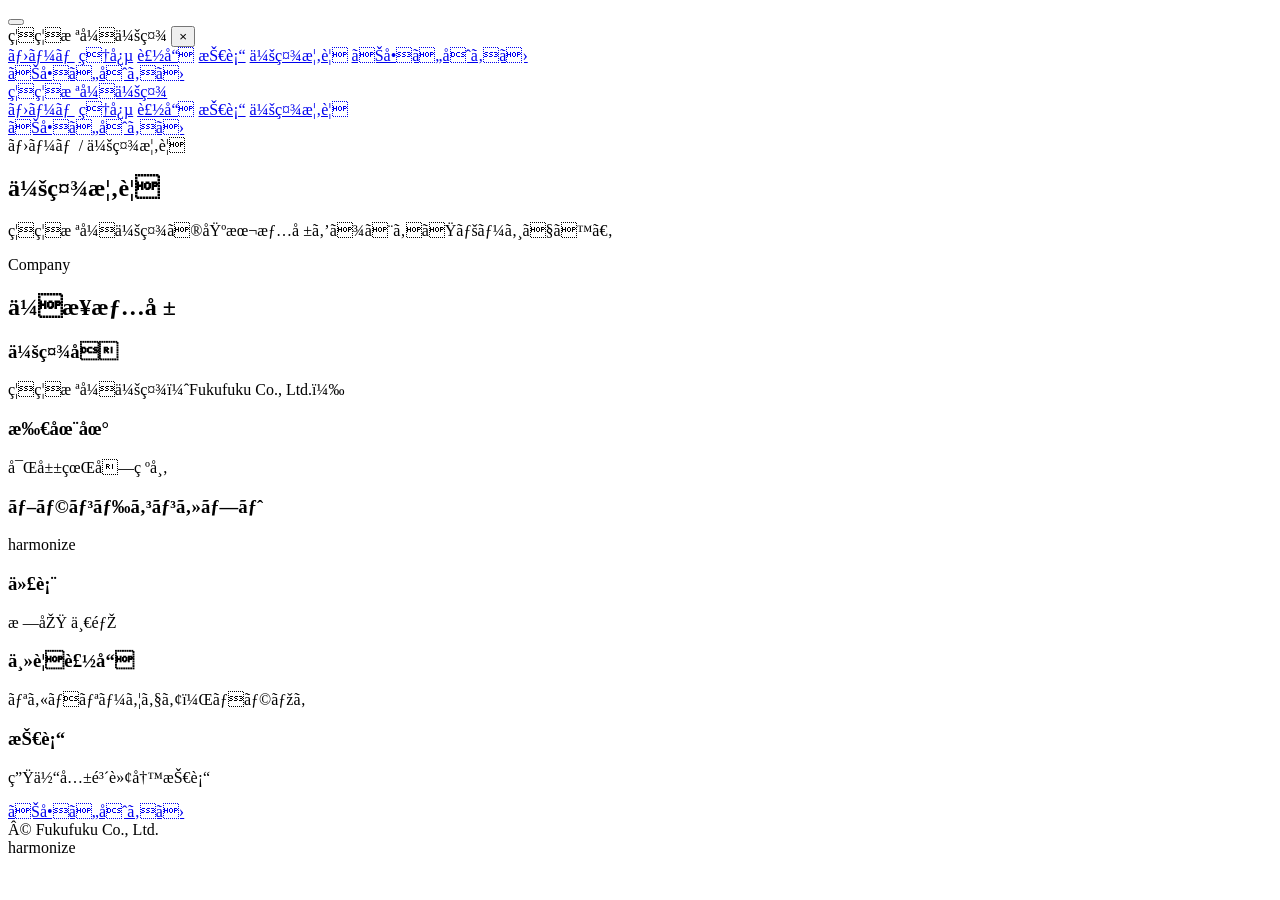
==== company.html @ eb1c0925 "update: mobile-first v8" ====
<!DOCTYPE html>
<html lang=\"ja\">
<head>
  <meta charset=\"UTF-8\">
  <meta name=\"viewport\" content=\"width=device-width, initial-scale=1.0\">
  <title>会社概要 | 福福株式会社</title>
  <link rel=\"stylesheet\" href=\"assets/styles.css\">
</head>
<body>

<button class=\"menu-toggle\" id=\"menuToggle\" aria-label=\"メニューを開く\">
  <span></span><span></span><span></span>
</button>
<div class=\"mobile-nav\" id=\"mobileNav\">
  <div class=\"mobile-nav__header\">
    <span class=\"brand__title\">福福株式会社</span>
    <button class=\"mobile-nav__close\" id=\"menuClose\">&times;</button>
  </div>
  <nav class=\"mobile-nav__links\">
    <a href=\"index.html\">ホーム</a>
    <a href=\"philosophy.html\">理念</a>
    <a href=\"products.html\">製品</a>
    <a href=\"technology.html\">技術</a>
    <a class=\"is-current\" href=\"company.html\">会社概要</a>
    <a href=\"contact.html\">お問い合わせ</a>
  </nav>
  <div class=\"mobile-nav__contact\"><a class=\"contact-btn\" href=\"contact.html\">お問い合わせ</a></div>
</div>

<header class=\"header\">
  <div class=\"container header__inner\">
    <a class=\"brand\" href=\"index.html\">
      <span class=\"logo\"><span class=\"stem\"></span><span class=\"petal\"></span><span class=\"dot\"></span></span>
      <span class=\"brand__title\">福福株式会社</span>
    </a>
    <nav class=\"nav\">
      <a href=\"index.html\">ホーム</a>
      <a href=\"philosophy.html\">理念</a>
      <a href=\"products.html\">製品</a>
      <a href=\"technology.html\">技術</a>
      <a class=\"is-current\" href=\"company.html\">会社概要</a>
    </nav>
    <a class=\"contact-btn\" href=\"contact.html\">お問い合わせ</a>
  </div>
</header>

<main>
  <section class=\"page-hero\">
    <div class=\"container\">
      <div class=\"page-hero__box\">
        <div class=\"page-hero__inner\">
          <div class=\"breadcrumb\">ホーム / 会社概要</div>
          <h1>会社概要</h1>
          <p>福福株式会社の基本情報をまとめたページです。</p>
        </div>
      </div>
    </div>
  </section>

  <section class=\"section\">
    <div class=\"container section-box\">
      <span class=\"section-tag\">Company</span>
      <h2 class=\"section-title\">企業情報</h2>
      <div class=\"company-grid\">
        <div class=\"company-card\">
          <h3>会社名</h3>
          <p>福福株式会社（Fukufuku Co., Ltd.）</p>
        </div>
        <div class=\"company-card\">
          <h3>所在地</h3>
          <p>富山県南砺市</p>
        </div>
        <div class=\"company-card\">
          <h3>ブランドコンセプト</h3>
          <p>harmonize</p>
        </div>
        <div class=\"company-card\">
          <h3>代表</h3>
          <p>栗原 一郎</p>
        </div>
        <div class=\"company-card\">
          <h3>主要製品</h3>
          <p>リカバリーウェア，ハラマキ</p>
        </div>
        <div class=\"company-card\">
          <h3>技術</h3>
          <p>生体共鳴転写技術</p>
        </div>
      </div>
      <div class=\"section-cta\">
        <a class=\"btn-wide\" href=\"contact.html\">お問い合わせ</a>
      </div>
    </div>
  </section>
</main>

<footer class=\"footer\">
  <div class=\"container footer-inner\">
    <div>© Fukufuku Co., Ltd.</div>
    <div>harmonize</div>
  </div>
</footer>

<script>
  var toggle = document.getElementById('menuToggle');
  var nav = document.getElementById('mobileNav');
  var close = document.getElementById('menuClose');
  toggle.addEventListener('click', function(){ nav.classList.add('is-open'); });
  close.addEventListener('click', function(){ nav.classList.remove('is-open'); });
  nav.querySelectorAll('a').forEach(function(a){ a.addEventListener('click', function(){ nav.classList.remove('is-open'); }); });
</script>
</body>
</html>
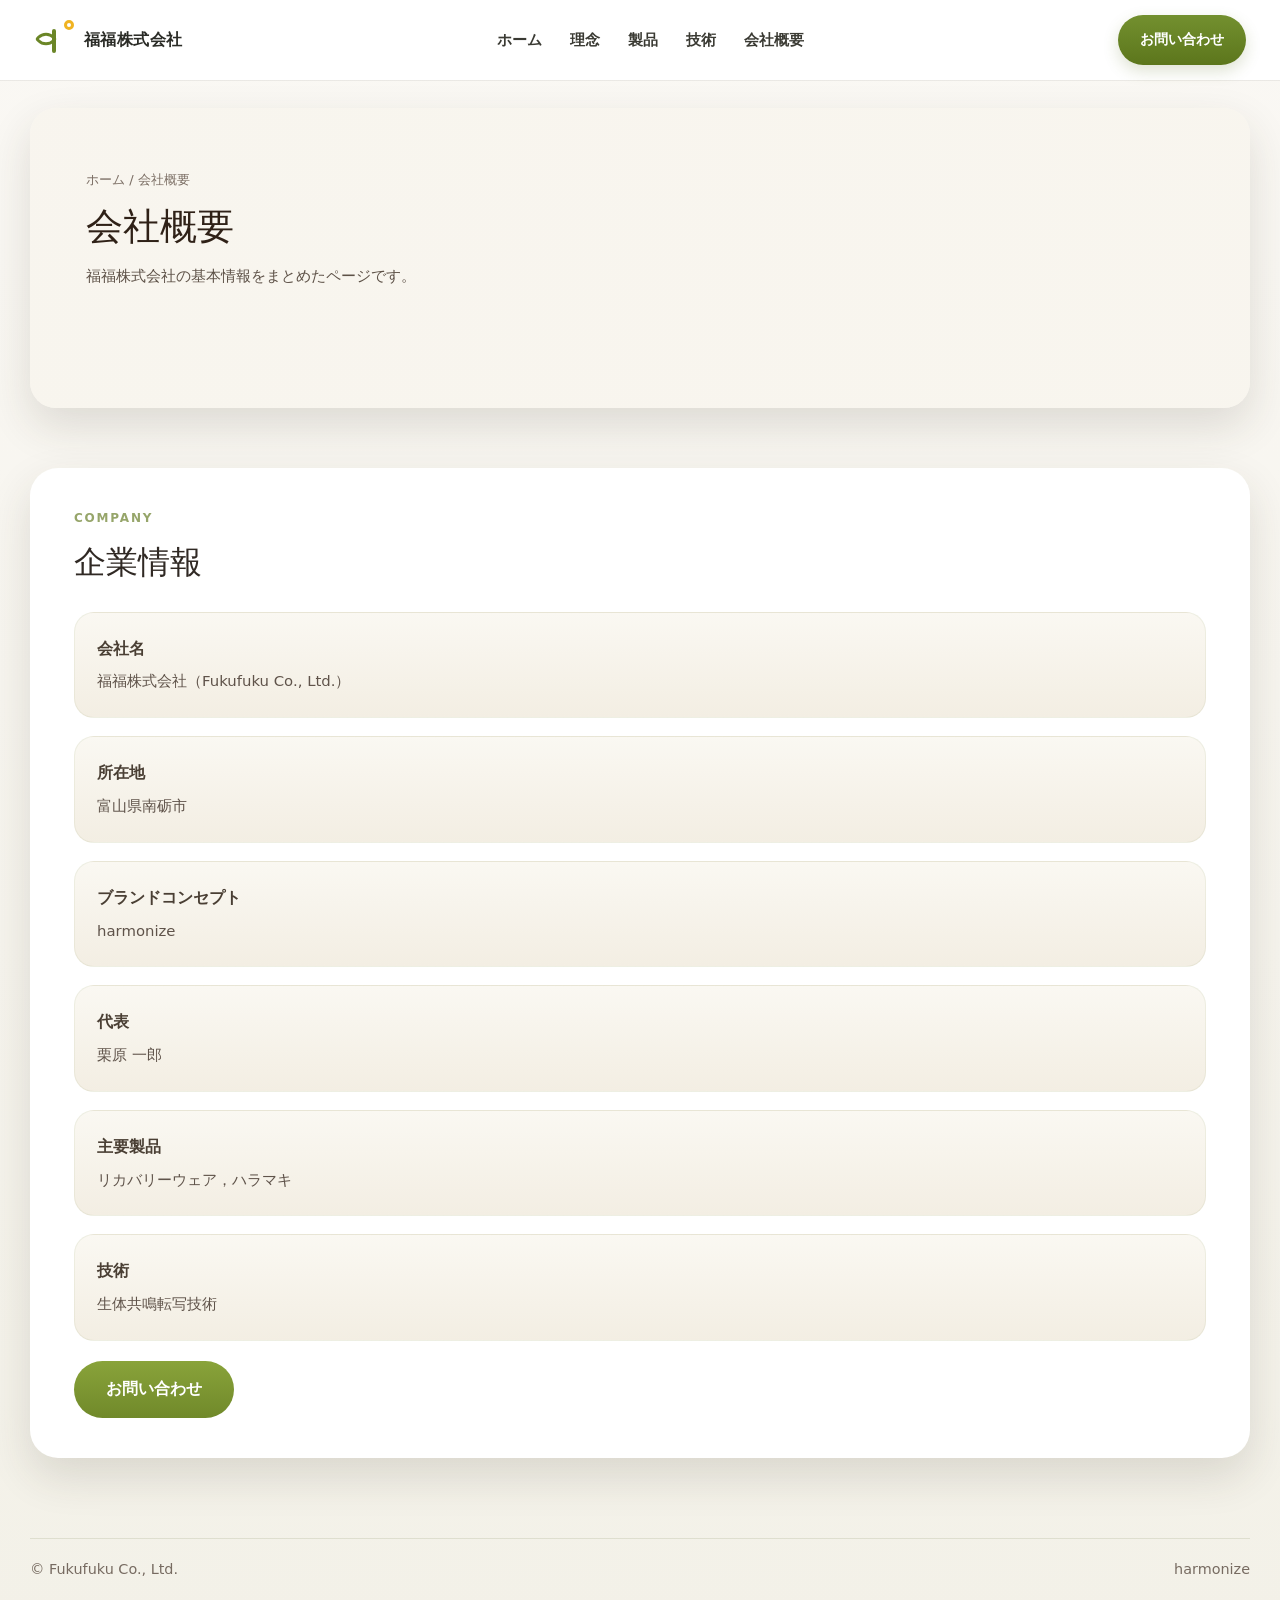
==== commit b04ee532: "fix: restore escaped quotes in all HTML files" ====
--- a/company.html
+++ b/company.html
@@ -1,55 +1,55 @@
 <!DOCTYPE html>
-<html lang=\"ja\">
+<html lang="ja">
 <head>
-  <meta charset=\"UTF-8\">
-  <meta name=\"viewport\" content=\"width=device-width, initial-scale=1.0\">
+  <meta charset="UTF-8">
+  <meta name="viewport" content="width=device-width, initial-scale=1.0">
   <title>会社概要 | 福福株式会社</title>
-  <link rel=\"stylesheet\" href=\"assets/styles.css\">
+  <link rel="stylesheet" href="assets/styles.css">
 </head>
 <body>
 
-<button class=\"menu-toggle\" id=\"menuToggle\" aria-label=\"メニューを開く\">
+<button class="menu-toggle" id="menuToggle" aria-label="メニューを開く">
   <span></span><span></span><span></span>
 </button>
-<div class=\"mobile-nav\" id=\"mobileNav\">
-  <div class=\"mobile-nav__header\">
-    <span class=\"brand__title\">福福株式会社</span>
-    <button class=\"mobile-nav__close\" id=\"menuClose\">&times;</button>
+<div class="mobile-nav" id="mobileNav">
+  <div class="mobile-nav__header">
+    <span class="brand__title">福福株式会社</span>
+    <button class="mobile-nav__close" id="menuClose">&times;</button>
   </div>
-  <nav class=\"mobile-nav__links\">
-    <a href=\"index.html\">ホーム</a>
-    <a href=\"philosophy.html\">理念</a>
-    <a href=\"products.html\">製品</a>
-    <a href=\"technology.html\">技術</a>
-    <a class=\"is-current\" href=\"company.html\">会社概要</a>
-    <a href=\"contact.html\">お問い合わせ</a>
+  <nav class="mobile-nav__links">
+    <a href="index.html">ホーム</a>
+    <a href="philosophy.html">理念</a>
+    <a href="products.html">製品</a>
+    <a href="technology.html">技術</a>
+    <a class="is-current" href="company.html">会社概要</a>
+    <a href="contact.html">お問い合わせ</a>
   </nav>
-  <div class=\"mobile-nav__contact\"><a class=\"contact-btn\" href=\"contact.html\">お問い合わせ</a></div>
+  <div class="mobile-nav__contact"><a class="contact-btn" href="contact.html">お問い合わせ</a></div>
 </div>
 
-<header class=\"header\">
-  <div class=\"container header__inner\">
-    <a class=\"brand\" href=\"index.html\">
-      <span class=\"logo\"><span class=\"stem\"></span><span class=\"petal\"></span><span class=\"dot\"></span></span>
-      <span class=\"brand__title\">福福株式会社</span>
+<header class="header">
+  <div class="container header__inner">
+    <a class="brand" href="index.html">
+      <span class="logo"><span class="stem"></span><span class="petal"></span><span class="dot"></span></span>
+      <span class="brand__title">福福株式会社</span>
     </a>
-    <nav class=\"nav\">
-      <a href=\"index.html\">ホーム</a>
-      <a href=\"philosophy.html\">理念</a>
-      <a href=\"products.html\">製品</a>
-      <a href=\"technology.html\">技術</a>
-      <a class=\"is-current\" href=\"company.html\">会社概要</a>
+    <nav class="nav">
+      <a href="index.html">ホーム</a>
+      <a href="philosophy.html">理念</a>
+      <a href="products.html">製品</a>
+      <a href="technology.html">技術</a>
+      <a class="is-current" href="company.html">会社概要</a>
     </nav>
-    <a class=\"contact-btn\" href=\"contact.html\">お問い合わせ</a>
+    <a class="contact-btn" href="contact.html">お問い合わせ</a>
   </div>
 </header>
 
 <main>
-  <section class=\"page-hero\">
-    <div class=\"container\">
-      <div class=\"page-hero__box\">
-        <div class=\"page-hero__inner\">
-          <div class=\"breadcrumb\">ホーム / 会社概要</div>
+  <section class="page-hero">
+    <div class="container">
+      <div class="page-hero__box">
+        <div class="page-hero__inner">
+          <div class="breadcrumb">ホーム / 会社概要</div>
           <h1>会社概要</h1>
           <p>福福株式会社の基本情報をまとめたページです。</p>
         </div>
@@ -57,45 +57,45 @@
     </div>
   </section>
 
-  <section class=\"section\">
-    <div class=\"container section-box\">
-      <span class=\"section-tag\">Company</span>
-      <h2 class=\"section-title\">企業情報</h2>
-      <div class=\"company-grid\">
-        <div class=\"company-card\">
+  <section class="section">
+    <div class="container section-box">
+      <span class="section-tag">Company</span>
+      <h2 class="section-title">企業情報</h2>
+      <div class="company-grid">
+        <div class="company-card">
           <h3>会社名</h3>
           <p>福福株式会社（Fukufuku Co., Ltd.）</p>
         </div>
-        <div class=\"company-card\">
+        <div class="company-card">
           <h3>所在地</h3>
           <p>富山県南砺市</p>
         </div>
-        <div class=\"company-card\">
+        <div class="company-card">
           <h3>ブランドコンセプト</h3>
           <p>harmonize</p>
         </div>
-        <div class=\"company-card\">
+        <div class="company-card">
           <h3>代表</h3>
           <p>栗原 一郎</p>
         </div>
-        <div class=\"company-card\">
+        <div class="company-card">
           <h3>主要製品</h3>
           <p>リカバリーウェア，ハラマキ</p>
         </div>
-        <div class=\"company-card\">
+        <div class="company-card">
           <h3>技術</h3>
           <p>生体共鳴転写技術</p>
         </div>
       </div>
-      <div class=\"section-cta\">
-        <a class=\"btn-wide\" href=\"contact.html\">お問い合わせ</a>
+      <div class="section-cta">
+        <a class="btn-wide" href="contact.html">お問い合わせ</a>
       </div>
     </div>
   </section>
 </main>
 
-<footer class=\"footer\">
-  <div class=\"container footer-inner\">
+<footer class="footer">
+  <div class="container footer-inner">
     <div>© Fukufuku Co., Ltd.</div>
     <div>harmonize</div>
   </div>
--- a/assets/styles.css
+++ b/assets/styles.css
@@ -0,0 +1,1018 @@
+/* =====================================================
+   Fukufuku Co. — Mobile-First CSS v8
+   対象: 全ページ (index, philosophy, products, technology, company, contact, thanks)
+   確認幅: 390px / 375px / 320px を優先。タブレット・PC は後追い。
+   ===================================================== */
+
+:root{
+  --green:#6b8627;
+  --green-deep:#56701f;
+  --green-soft:#eef4df;
+  --orange:#ea9223;
+  --brown:#2f2117;
+  --cream:#f8f5ee;
+  --cream-deep:#f2eee4;
+  --text:#40352d;
+  --muted:#60554c;
+  --line:rgba(93,107,53,.14);
+  --shadow:0 18px 44px rgba(58,49,33,.14);
+  --shadow-soft:0 10px 24px rgba(72,64,43,.10);
+  --max:1240px;
+}
+
+/* ── Reset ── */
+*{box-sizing:border-box;margin:0;padding:0}
+html{scroll-behavior:smooth}
+body{
+  background:linear-gradient(180deg,#faf8f4 0%,#f3f1e8 100%);
+  color:var(--text);
+  font-family:system-ui,-apple-system,BlinkMacSystemFont,'Hiragino Sans','Noto Sans JP',sans-serif;
+  line-height:1.8;
+  font-size:16px;
+  -webkit-text-size-adjust:100%;
+}
+a{text-decoration:none;color:inherit}
+img{max-width:100%;display:block}
+ul,ol{list-style:none}
+
+/* ── Layout ── */
+.container{
+  width:min(calc(100% - 32px),var(--max));
+  margin:0 auto;
+}
+
+/* ── Header ── */
+.header{
+  position:sticky;
+  top:0;
+  z-index:30;
+  background:rgba(255,255,255,.97);
+  backdrop-filter:blur(12px);
+  -webkit-backdrop-filter:blur(12px);
+  box-shadow:0 1px 0 rgba(0,0,0,.06);
+}
+.header__inner{
+  min-height:64px;
+  display:flex;
+  align-items:center;
+  justify-content:space-between;
+  gap:12px;
+  padding:0 4px;
+}
+
+/* Brand */
+.brand{display:flex;align-items:center;gap:10px}
+.logo{
+  position:relative;
+  width:40px;
+  height:40px;
+  flex:0 0 40px;
+}
+.logo .stem{
+  position:absolute;
+  left:18px;
+  top:9px;
+  width:4px;
+  height:24px;
+  background:var(--green);
+  border-radius:10px;
+}
+.logo .petal,.logo .petal::before,.logo .petal::after{
+  position:absolute;
+  width:16px;
+  height:16px;
+  border:3.5px solid var(--green);
+  border-radius:12px 3px 12px 3px;
+  transform:rotate(45deg);
+}
+.logo .petal{left:4px;top:11px}
+.logo .petal::before{content:\"\";left:12px;top:-12px;position:absolute;width:16px;height:16px;border:3.5px solid var(--green);border-radius:12px 3px 12px 3px}
+.logo .petal::after{content:\"\";left:12px;top:12px;position:absolute;width:16px;height:16px;border:3.5px solid var(--green);border-radius:12px 3px 12px 3px}
+.logo .dot{
+  position:absolute;
+  right:0;
+  top:0;
+  width:10px;
+  height:10px;
+  border:3.5px solid #f0b321;
+  border-radius:50%;
+}
+.brand__title{
+  font-size:1rem;
+  font-weight:800;
+  letter-spacing:.03em;
+  color:#2b2c27;
+  white-space:nowrap;
+}
+
+/* Nav */
+.nav{display:none}
+
+/* Mobile menu button */
+.menu-toggle{
+  display:flex;
+  flex-direction:column;
+  justify-content:center;
+  align-items:center;
+  width:44px;
+  height:44px;
+  background:none;
+  border:none;
+  cursor:pointer;
+  gap:5px;
+  padding:8px;
+  border-radius:10px;
+}
+.menu-toggle span{
+  display:block;
+  width:22px;
+  height:2px;
+  background:var(--brown);
+  border-radius:2px;
+  transition:.2s;
+}
+
+/* Contact button */
+.contact-btn{
+  display:inline-flex;
+  align-items:center;
+  justify-content:center;
+  gap:6px;
+  padding:10px 16px;
+  color:#fff;
+  background:linear-gradient(180deg,#73902f,#5c761c);
+  box-shadow:0 6px 16px rgba(88,110,31,.20);
+  border-radius:999px;
+  font-weight:700;
+  font-size:.88rem;
+  white-space:nowrap;
+  transition:.18s ease all;
+  flex-shrink:0;
+}
+.contact-btn:hover{transform:translateY(-1px)}
+
+/* ── Mobile Nav Drawer ── */
+.mobile-nav{
+  position:fixed;
+  top:0;
+  left:0;
+  right:0;
+  bottom:0;
+  z-index:50;
+  display:none;
+  flex-direction:column;
+  background:rgba(255,255,255,.98);
+  backdrop-filter:blur(16px);
+  -webkit-backdrop-filter:blur(16px);
+}
+.mobile-nav.is-open{display:flex}
+.mobile-nav__header{
+  display:flex;
+  align-items:center;
+  justify-content:space-between;
+  padding:16px 20px;
+  border-bottom:1px solid var(--line);
+}
+.mobile-nav__close{
+  width:44px;
+  height:44px;
+  background:none;
+  border:none;
+  font-size:28px;
+  cursor:pointer;
+  display:flex;
+  align-items:center;
+  justify-content:center;
+  color:var(--text);
+}
+.mobile-nav__links{
+  flex:1;
+  overflow-y:auto;
+  padding:20px;
+  display:flex;
+  flex-direction:column;
+  gap:4px;
+}
+.mobile-nav__links a{
+  display:block;
+  padding:14px 16px;
+  font-size:1.05rem;
+  font-weight:600;
+  color:var(--text);
+  border-radius:12px;
+  transition:.15s;
+}
+.mobile-nav__links a:hover,
+.mobile-nav__links a.is-current{
+  background:var(--green-soft);
+  color:var(--green-deep);
+}
+.mobile-nav__contact{
+  padding:20px;
+  border-top:1px solid var(--line);
+}
+.mobile-nav__contact a{
+  display:block;
+  width:100%;
+  text-align:center;
+  padding:14px;
+  font-weight:700;
+  font-size:1rem;
+}
+
+/* ── Page Hero (sub pages) ── */
+.page-hero{padding:20px 0 0}
+.page-hero__box{
+  position:relative;
+  overflow:hidden;
+  border-radius:20px;
+  min-height:260px;
+  background:
+    linear-gradient(135deg,rgba(248,245,238,.95),rgba(248,245,238,.88)),
+    url('../img/hero-forest.png') center/cover no-repeat;
+  box-shadow:var(--shadow);
+}
+.page-hero__box::after{
+  content:\"\";
+  position:absolute;
+  right:0;
+  top:0;
+  width:40%;
+  height:120px;
+  background:url('../img/hero-leaves.png') right top/cover no-repeat;
+  opacity:.85;
+  -webkit-mask-image:linear-gradient(180deg,#000 20%,rgba(0,0,0,.25) 70%,transparent 100%);
+  mask-image:linear-gradient(180deg,#000 20%,rgba(0,0,0,.25) 70%,transparent 100%);
+}
+.page-hero__inner{
+  position:relative;
+  z-index:1;
+  padding:40px 28px;
+  max-width:100%;
+}
+.breadcrumb{
+  font-size:.82rem;
+  color:#7a6d63;
+  margin-bottom:8px;
+}
+.page-hero__inner h1{
+  font-family:serif;
+  font-weight:500;
+  font-size:1.65rem;
+  line-height:1.45;
+  color:var(--brown);
+  margin:0 0 10px;
+}
+.page-hero__inner p{
+  margin:0;
+  font-size:.92rem;
+  color:#5d5147;
+  line-height:1.75;
+}
+
+/* ── Sections ── */
+.section{padding:40px 0}
+.section-box{
+  background:#fff;
+  border-radius:22px;
+  padding:28px 24px;
+  box-shadow:var(--shadow);
+}
+.section-tag{
+  font-size:.75rem;
+  letter-spacing:.15em;
+  color:#96a56a;
+  text-transform:uppercase;
+  font-weight:700;
+  margin-bottom:8px;
+  display:block;
+}
+.section-title{
+  margin:0 0 12px;
+  font-family:serif;
+  font-weight:500;
+  font-size:1.55rem;
+  line-height:1.5;
+  color:#302924;
+}
+.section-text{
+  margin:0;
+  color:#65594f;
+  line-height:1.9;
+  font-size:.96rem;
+}
+.section-text + .section-text{margin-top:12px}
+
+/* ── Top Page Hero ── */
+.hero{padding:8px 0 0}
+.hero-shell{
+  position:relative;
+  overflow:hidden;
+  background:#fff;
+  border-radius:0 0 18px 18px;
+  box-shadow:var(--shadow);
+}
+.hero-stage{
+  position:relative;
+  min-height:580px;
+  background:linear-gradient(180deg,#f4f7ef 0%,#eef3e4 100%);
+}
+.hero-visual{
+  position:absolute;
+  inset:0;
+  background-image:url('../img/hero-forest.png');
+  background-size:cover;
+  background-position:center 40%;
+  filter:saturate(1.05) brightness(1.02);
+}
+.hero-visual::after{
+  content:\"\";
+  position:absolute;
+  inset:0;
+  background:linear-gradient(90deg,
+    rgba(248,245,238,.97) 0%,
+    rgba(248,245,238,.93) 18%,
+    rgba(248,245,238,.70) 34%,
+    rgba(248,245,238,.28) 52%,
+    transparent 70%
+  );
+}
+.hero-still{
+  display:none;
+}
+.hero-leaves{
+  display:none;
+}
+.hero-sun{
+  display:none;
+}
+.hero-content{
+  position:relative;
+  z-index:3;
+  display:flex;
+  flex-direction:column;
+}
+.hero-copy{
+  position:relative;
+  z-index:1;
+  padding:32px 24px 28px;
+  background:rgba(248,245,238,.90);
+  border-radius:0 0 18px 18px;
+}
+.eyebrow{
+  display:inline-block;
+  margin-bottom:10px;
+  color:#8f9a58;
+  letter-spacing:.14em;
+  font-size:.72rem;
+  font-weight:700;
+}
+.hero-title{
+  margin:0 0 12px;
+  font-family:serif;
+  font-weight:500;
+  font-size:2.0rem;
+  line-height:1.42;
+  letter-spacing:.03em;
+  color:var(--brown);
+}
+.hero-copy p{
+  margin:8px 0 0;
+  font-size:.93rem;
+  line-height:1.85;
+  color:#473a31;
+}
+
+/* Hero buttons */
+.hero-actions{
+  margin-top:18px;
+  display:flex;
+  flex-direction:column;
+  gap:10px;
+}
+.hero-actions .button-primary,
+.hero-actions .button-ghost{
+  display:inline-flex;
+  align-items:center;
+  justify-content:center;
+  padding:13px 20px;
+  border-radius:999px;
+  font-weight:700;
+  font-size:.92rem;
+  transition:.18s ease all;
+  text-align:center;
+}
+.hero-actions .button-primary{
+  background:linear-gradient(180deg,#89a33a,#70892a);
+  color:#fff;
+  box-shadow:0 6px 16px rgba(88,110,31,.18);
+}
+.hero-actions .button-ghost{
+  background:#fff;
+  border:1.5px solid rgba(82,103,29,.22);
+  color:#52671d;
+}
+.hero-actions .button-primary:hover,
+.hero-actions .button-ghost:hover{transform:translateY(-1px)}
+
+/* Hero cards */
+.hero-cards{
+  padding:14px 16px 16px;
+  display:flex;
+  flex-direction:column;
+  gap:10px;
+}
+.info-card{
+  background:rgba(255,255,255,.92);
+  border:1px solid rgba(255,255,255,.88);
+  backdrop-filter:blur(8px);
+  -webkit-backdrop-filter:blur(8px);
+  border-radius:16px;
+  padding:16px 18px;
+  display:flex;
+  align-items:flex-start;
+  gap:14px;
+  box-shadow:var(--shadow-soft);
+}
+.info-card__icon{
+  width:44px;
+  height:44px;
+  flex:0 0 44px;
+  border-radius:50%;
+  display:grid;
+  place-items:center;
+  background:linear-gradient(180deg,#eef5e0,#edf2db);
+  color:#6e8a2d;
+  font-size:1.1rem;
+  font-weight:700;
+}
+.info-card:nth-child(2) .info-card__icon{
+  background:linear-gradient(180deg,#fff3de,#ffeed1);
+  color:var(--orange);
+}
+.info-card:nth-child(4) .info-card__icon{
+  background:linear-gradient(180deg,#eaf0f8,#dde9f4);
+  color:#5a8ab5;
+}
+.info-card__text{}
+.info-card h3{
+  margin:0 0 3px;
+  font-size:.95rem;
+  font-weight:700;
+  color:#4f4034;
+}
+.info-card p{
+  margin:0;
+  font-size:.82rem;
+  line-height:1.55;
+  color:#67574d;
+}
+
+/* ── Lower grid (news + message) ── */
+.lower-grid{display:flex;flex-direction:column;gap:14px}
+.panel{border-radius:16px;overflow:hidden;box-shadow:var(--shadow-soft)}
+
+/* News panel */
+.news{
+  padding:20px 22px;
+  background:linear-gradient(180deg,#4b4337,#3c3429);
+  color:#f4eee5;
+}
+.news-title{
+  display:flex;
+  align-items:center;
+  gap:8px;
+  font-family:serif;
+  font-size:1.05rem;
+  margin-bottom:10px;
+  font-weight:500;
+}
+.news-title::before{content:\"●\";color:#9cc44f;font-size:.8rem}
+.news ul{margin:0;padding:0}
+.news li{
+  padding:10px 0;
+  border-top:1px solid rgba(255,255,255,.10);
+}
+.news li:first-child{border-top:none}
+.news-item{display:flex;flex-direction:column;gap:4px}
+.news .date{color:#d8d0c4;font-size:.8rem}
+.news .cat{color:#9cc54d;font-size:.78rem;font-weight:700}
+.news .text{color:#ece7de;font-size:.88rem;line-height:1.55}
+.news .more{
+  display:inline-block;
+  margin-top:10px;
+  font-size:.88rem;
+  color:#accd64;
+}
+
+/* Message panel */
+.message{
+  position:relative;
+  min-height:200px;
+  padding:24px 24px 28px;
+  color:#fff;
+  background:url('../img/seedling.png') center/cover no-repeat;
+  display:flex;
+  flex-direction:column;
+  justify-content:flex-end;
+}
+.message::before{
+  content:\"\";
+  position:absolute;
+  inset:0;
+  background:linear-gradient(180deg,
+    rgba(63,56,38,.15) 0%,
+    rgba(63,56,38,.88) 55%,
+    rgba(63,56,38,.95) 100%
+  );
+}
+.message h2,.message p,.message .btn{margin:0;position:relative;z-index:1}
+.message h2{
+  font-family:serif;
+  font-size:1.45rem;
+  line-height:1.45;
+  font-weight:500;
+  margin-bottom:8px;
+}
+.message p{
+  font-size:.88rem;
+  line-height:1.75;
+  color:#ece7de;
+  margin-bottom:14px;
+}
+.message .btn{
+  display:inline-flex;
+  align-items:center;
+  justify-content:center;
+  padding:12px 20px;
+  background:linear-gradient(180deg,#89a33a,#70892a);
+  color:#fff;
+  border-radius:999px;
+  font-weight:700;
+  font-size:.9rem;
+  align-self:flex-start;
+}
+
+/* ── Products ── */
+.products-grid{display:flex;flex-direction:column;gap:20px;margin-top:24px}
+.product-card{
+  background:linear-gradient(180deg,#fbfaf6,#f4f0e6);
+  border:1px solid rgba(93,107,53,.08);
+  border-radius:20px;
+  overflow:hidden;
+  box-shadow:var(--shadow-soft);
+}
+.product-image{
+  aspect-ratio:16/9;
+  background-size:cover;
+  background-position:center;
+}
+.product-image.wear{background-image:url('https://fukufuku-co.jp/img/long1.jpg')}
+.product-image.haramaki{background-image:url('https://fukufuku-co.jp/img/short3.jpg')}
+.product-body{padding:20px 20px 22px}
+.chips{display:flex;flex-wrap:wrap;gap:6px;margin-bottom:10px}
+.chip{
+  display:inline-flex;
+  align-items:center;
+  padding:4px 9px;
+  border-radius:999px;
+  background:#edf3df;
+  color:#587120;
+  font-size:.73rem;
+  font-weight:700;
+}
+.product-body h3{
+  margin:0 0 8px;
+  font-size:1.2rem;
+  color:#2f2a24;
+  font-weight:700;
+}
+.product-body p{
+  margin:0;
+  color:#5f534a;
+  font-size:.92rem;
+  line-height:1.85;
+}
+.product-body .button-ghost{
+  display:flex;
+  align-items:center;
+  justify-content:center;
+  margin-top:14px;
+  padding:12px;
+  background:#fff;
+  border:1.5px solid rgba(82,103,29,.18);
+  color:#52671d;
+  border-radius:999px;
+  font-weight:700;
+  font-size:.92rem;
+  text-align:center;
+  transition:.18s;
+}
+.product-body .button-ghost:hover{background:var(--green-soft)}
+
+/* ── Company ── */
+.company-grid{
+  display:flex;
+  flex-direction:column;
+  gap:14px;
+  margin-top:20px;
+}
+.company-card{
+  padding:18px 20px;
+  border-radius:16px;
+  background:linear-gradient(180deg,#faf8f2,#f3eee3);
+  border:1px solid rgba(86,112,31,.07);
+}
+.company-card h3{
+  margin:0 0 5px;
+  font-size:.9rem;
+  color:#4a3f34;
+  font-weight:700;
+}
+.company-card p{margin:0;color:#5f534a;font-size:.93rem}
+
+/* ── Forms ── */
+.form-grid{
+  display:flex;
+  flex-direction:column;
+  gap:16px;
+  margin-top:20px;
+}
+.form-field{display:flex;flex-direction:column;gap:7px}
+label{font-weight:700;color:#4e4339;font-size:.93rem}
+input,select,textarea{
+  width:100%;
+  padding:14px 16px;
+  border:1.5px solid rgba(86,112,31,.18);
+  border-radius:12px;
+  background:#fff;
+  font:inherit;
+  color:var(--text);
+  font-size:1rem;
+  -webkit-appearance:none;
+  appearance:none;
+}
+select{
+  background-image:url(\"data:image/svg+xml,%3Csvg xmlns='http://www.w3.org/2000/svg' width='12' height='8' viewBox='0 0 12 8'%3E%3Cpath fill='%236b8627' d='M6 8L0 0h12z'/%3E%3C/svg%3E\");
+  background-repeat:no-repeat;
+  background-position:right 14px center;
+  padding-right:36px;
+}
+textarea{min-height:160px;resize:vertical}
+.form-note{
+  font-size:.88rem;
+  color:#6a5f55;
+  margin-top:6px;
+  word-break:break-all;
+}
+.form-note code{
+  font-size:.82rem;
+  background:rgba(107,134,39,.08);
+  padding:2px 5px;
+  border-radius:4px;
+}
+.form-submit-row{
+  margin-top:20px;
+  display:flex;
+  flex-direction:column;
+  gap:10px;
+}
+.btn-submit{
+  display:flex;
+  align-items:center;
+  justify-content:center;
+  padding:15px 24px;
+  background:linear-gradient(180deg,#89a33a,#70892a);
+  color:#fff;
+  border:none;
+  border-radius:999px;
+  font-weight:700;
+  font-size:1rem;
+  cursor:pointer;
+  transition:.18s;
+  width:100%;
+}
+.btn-submit:hover:not(:disabled){transform:translateY(-1px)}
+.btn-submit:disabled{opacity:.6;cursor:not-allowed}
+.status{margin-top:10px;font-size:.93rem;font-weight:700}
+.status.success{color:#56701f}
+.status.error{color:#9a4b2d}
+
+/* ── Section CTA button (full width) ── */
+.section-cta{
+  margin-top:20px;
+  display:flex;
+  flex-direction:column;
+  gap:10px;
+}
+.btn-wide{
+  display:flex;
+  align-items:center;
+  justify-content:center;
+  padding:14px 20px;
+  background:linear-gradient(180deg,#89a33a,#70892a);
+  color:#fff;
+  border-radius:999px;
+  font-weight:700;
+  font-size:.95rem;
+  text-align:center;
+  transition:.18s;
+  border:none;
+  width:100%;
+  cursor:pointer;
+}
+.btn-wide:hover{transform:translateY(-1px)}
+.btn-wide-outline{
+  display:flex;
+  align-items:center;
+  justify-content:center;
+  padding:14px 20px;
+  background:#fff;
+  border:1.5px solid rgba(82,103,29,.22);
+  color:#52671d;
+  border-radius:999px;
+  font-weight:700;
+  font-size:.95rem;
+  text-align:center;
+  transition:.18s;
+  width:100%;
+}
+.btn-wide-outline:hover{background:var(--green-soft)}
+
+/* ── Footer ── */
+.footer{padding:20px 0 40px;color:#776b61}
+.footer-inner{
+  border-top:1px solid var(--line);
+  padding-top:18px;
+  display:flex;
+  flex-direction:column;
+  align-items:center;
+  gap:10px;
+  text-align:center;
+  font-size:.88rem;
+}
+
+/* ── Thanks page ── */
+.thanks-hero{
+  min-height:70vh;
+  display:flex;
+  flex-direction:column;
+  align-items:center;
+  justify-content:center;
+  padding:40px 24px;
+  text-align:center;
+}
+.thanks-hero h1{
+  font-family:serif;
+  font-size:1.6rem;
+  font-weight:500;
+  color:var(--brown);
+  margin-bottom:12px;
+}
+.thanks-hero p{
+  font-size:.95rem;
+  color:var(--muted);
+  line-height:1.8;
+  max-width:28em;
+  margin-bottom:24px;
+}
+
+/* =====================================================
+   TABLET — 768px以上
+   ===================================================== */
+@media (min-width:768px){
+  .container{width:min(calc(100% - 48px),var(--max))}
+
+  /* Header */
+  .header__inner{min-height:72px}
+  .menu-toggle{display:none}
+
+  /* Nav — show desktop nav */
+  .nav{
+    display:flex;
+    align-items:center;
+    gap:24px;
+    color:#3a3a33;
+    font-size:.9rem;
+    font-weight:600;
+  }
+  .nav a{
+    position:relative;
+    padding:6px 0;
+  }
+  .nav a:hover::after,
+  .nav a.is-current::after{
+    content:\"\";
+    position:absolute;
+    left:0;right:0;
+    bottom:-8px;
+    height:3px;
+    border-radius:999px;
+    background:var(--green);
+  }
+  .contact-btn{padding:12px 22px;font-size:.9rem}
+
+  /* Section */
+  .section{padding:52px 0}
+  .section-box{padding:36px 32px}
+  .section-title{font-size:1.8rem}
+
+  /* Page hero */
+  .page-hero{padding:28px 0 0}
+  .page-hero__box{border-radius:26px;min-height:300px}
+  .page-hero__box::after{height:140px}
+  .page-hero__inner{padding:52px 40px}
+  .page-hero__inner h1{font-size:2rem}
+
+  /* Hero — show background visuals */
+  .hero-stage{min-height:640px}
+  .hero-still{
+    display:block;
+    position:absolute;
+    left:0;top:20px;
+    bottom:160px;
+    width:30%;
+    background:url('../img/hero-still.png') center/cover no-repeat;
+    border-radius:0 20px 20px 0;
+    -webkit-mask-image:linear-gradient(90deg,#000 55%,rgba(0,0,0,.50) 78%,transparent 100%);
+    mask-image:linear-gradient(90deg,#000 55%,rgba(0,0,0,.50) 78%,transparent 100%);
+    box-shadow:12px 12px 28px rgba(60,52,34,.10);
+  }
+  .hero-leaves{
+    display:block;
+    position:absolute;
+    right:0;top:0;
+    width:52%;
+    height:200px;
+    background:url('../img/hero-leaves.png') right top/cover no-repeat;
+    -webkit-mask-image:linear-gradient(180deg,#000 25%,rgba(0,0,0,.40) 65%,transparent 100%);
+    mask-image:linear-gradient(180deg,#000 25%,rgba(0,0,0,.40) 65%,transparent 100%);
+  }
+  .hero-sun{
+    display:block;
+    position:absolute;
+    right:100px;top:28px;
+    width:180px;height:180px;
+    border-radius:50%;
+    background:radial-gradient(circle,
+      rgba(255,254,247,.92) 0%,
+      rgba(255,247,210,.82) 22%,
+      rgba(255,224,143,.30) 44%,
+      rgba(255,224,143,0) 68%
+    );
+  }
+  .hero-content{
+    display:grid;
+    grid-template-columns:44% 56%;
+    min-height:640px;
+  }
+  .hero-copy{
+    padding:72px 36px 36px 64px;
+    background:rgba(248,245,238,.88);
+    border-radius:0;
+  }
+  .hero-title{font-size:2.5rem;line-height:1.4}
+  .hero-copy p{font-size:.96rem;max-width:30em}
+
+  .hero-actions{flex-direction:row}
+  .hero-actions .button-primary,
+  .hero-actions .button-ghost{
+    padding:12px 22px;
+    font-size:.9rem;
+    width:auto;
+  }
+
+  .hero-cards{
+    position:absolute;
+    left:36px;right:36px;
+    bottom:14px;
+    flex-direction:row;
+    gap:10px;
+    padding:0;
+  }
+  .info-card{
+    flex-direction:column;
+    align-items:center;
+    text-align:center;
+    padding:14px 12px;
+    gap:0;
+  }
+  .info-card__text{margin-top:8px}
+
+  .lower-grid{
+    flex-direction:row;
+    gap:16px;
+  }
+  .news{min-height:200px;padding:22px 26px}
+  .message{min-height:200px;padding:28px 32px}
+  .message h2{font-size:1.75rem}
+  .message p{font-size:.92rem}
+
+  .products-grid{
+    flex-direction:row;
+    gap:22px;
+  }
+  .product-body{padding:22px 22px 26px}
+  .product-body h3{font-size:1.3rem}
+
+  .company-grid{
+    flex-direction:row;
+    flex-wrap:wrap;
+    gap:14px;
+  }
+  .company-card{flex:1;min-width:calc(50% - 7px)}
+
+  .form-grid{
+    display:grid;
+    grid-template-columns:1fr 1fr;
+    gap:16px;
+  }
+  .form-field.full{grid-column:1/-1}
+  .form-submit-row{
+    flex-direction:row;
+    align-items:center;
+    gap:16px;
+  }
+  .btn-submit{width:auto;padding:14px 32px}
+
+  .section-cta{flex-direction:row}
+  .btn-wide{width:auto;padding:13px 28px}
+  .btn-wide-outline{width:auto;padding:13px 28px}
+
+  .footer-inner{
+    flex-direction:row;
+    justify-content:space-between;
+    font-size:.9rem;
+  }
+
+  .thanks-hero{
+    min-height:60vh;
+    padding:60px 40px;
+  }
+  .thanks-hero h1{font-size:1.9rem}
+}
+
+/* =====================================================
+   DESKTOP — 1100px以上
+   ===================================================== */
+@media (min-width:1100px){
+  .container{width:min(calc(100% - 60px),var(--max))}
+
+  .header__inner{min-height:80px}
+  .nav{gap:28px;font-size:.93rem}
+
+  .section{padding:60px 0}
+  .section-box{padding:40px 44px;border-radius:28px}
+  .section-title{font-size:2rem}
+
+  .page-hero__inner{padding:60px 56px}
+  .page-hero__inner h1{font-size:2.3rem}
+
+  .hero-stage{min-height:720px}
+  .hero-copy{padding:88px 48px 44px 80px}
+  .hero-title{font-size:3.2rem;line-height:1.38}
+  .hero-copy p{font-size:1rem;margin-top:12px}
+
+  .hero-still{
+    width:33%;
+    bottom:180px;
+  }
+  .hero-leaves{
+    width:56%;
+    height:240px;
+  }
+  .hero-sun{right:130px;top:36px;width:200px;height:200px}
+
+  .hero-cards{
+    left:60px;right:60px;
+    gap:12px;
+  }
+  .info-card{
+    padding:16px 14px;
+    border-radius:18px;
+  }
+  .info-card__icon{width:50px;height:50px;font-size:1.2rem}
+
+  .lower-grid{gap:18px}
+  .news{min-height:220px;padding:22px 28px}
+  .news li{grid-template-columns:88px 58px 1fr}
+  .message{min-height:220px;padding:30px 38px}
+  .message h2{font-size:2.05rem;max-width:10em}
+  .message p{max-width:24em;font-size:.95rem}
+
+  .products-grid{gap:26px;margin-top:30px}
+  .product-card{border-radius:22px}
+  .product-body{padding:24px 24px 28px}
+  .product-body h3{font-size:1.38rem}
+  .product-body .button-ghost{margin-top:18px}
+
+  .company-grid{gap:18px;margin-top:26px}
+  .company-card{padding:22px;border-radius:20px}
+  .company-card h3{font-size:1rem}
+
+  .form-grid{gap:20px}
+  .form-submit-row{gap:20px}
+
+  .section-cta{gap:14px}
+  .btn-wide,.btn-wide-outline{padding:14px 32px;font-size:1rem}
+}
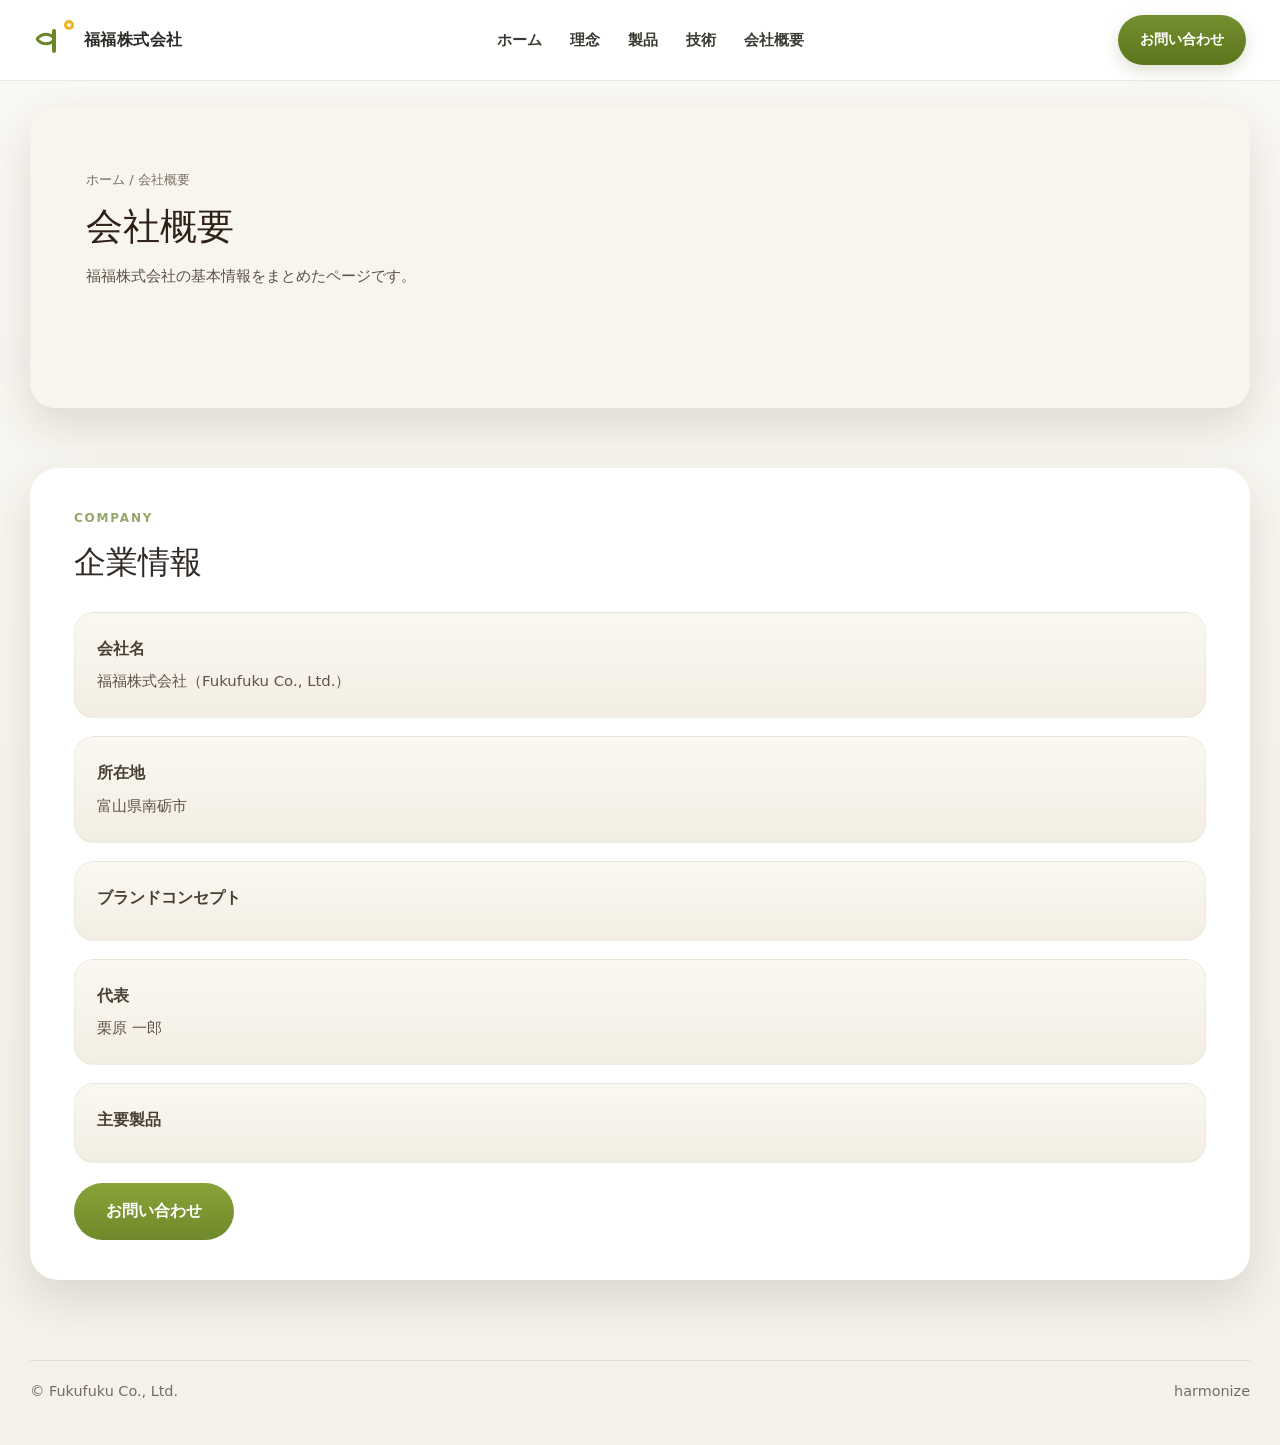
==== commit c8f3502c: "fix: clear brand concept & main products, remove technology from company page" ====
--- a/company.html
+++ b/company.html
@@ -72,7 +72,7 @@
         </div>
         <div class="company-card">
           <h3>ブランドコンセプト</h3>
-          <p>harmonize</p>
+          <p></p>
         </div>
         <div class="company-card">
           <h3>代表</h3>
@@ -80,11 +80,7 @@
         </div>
         <div class="company-card">
           <h3>主要製品</h3>
-          <p>リカバリーウェア，ハラマキ</p>
-        </div>
-        <div class="company-card">
-          <h3>技術</h3>
-          <p>生体共鳴転写技術</p>
+          <p></p>
         </div>
       </div>
       <div class="section-cta">
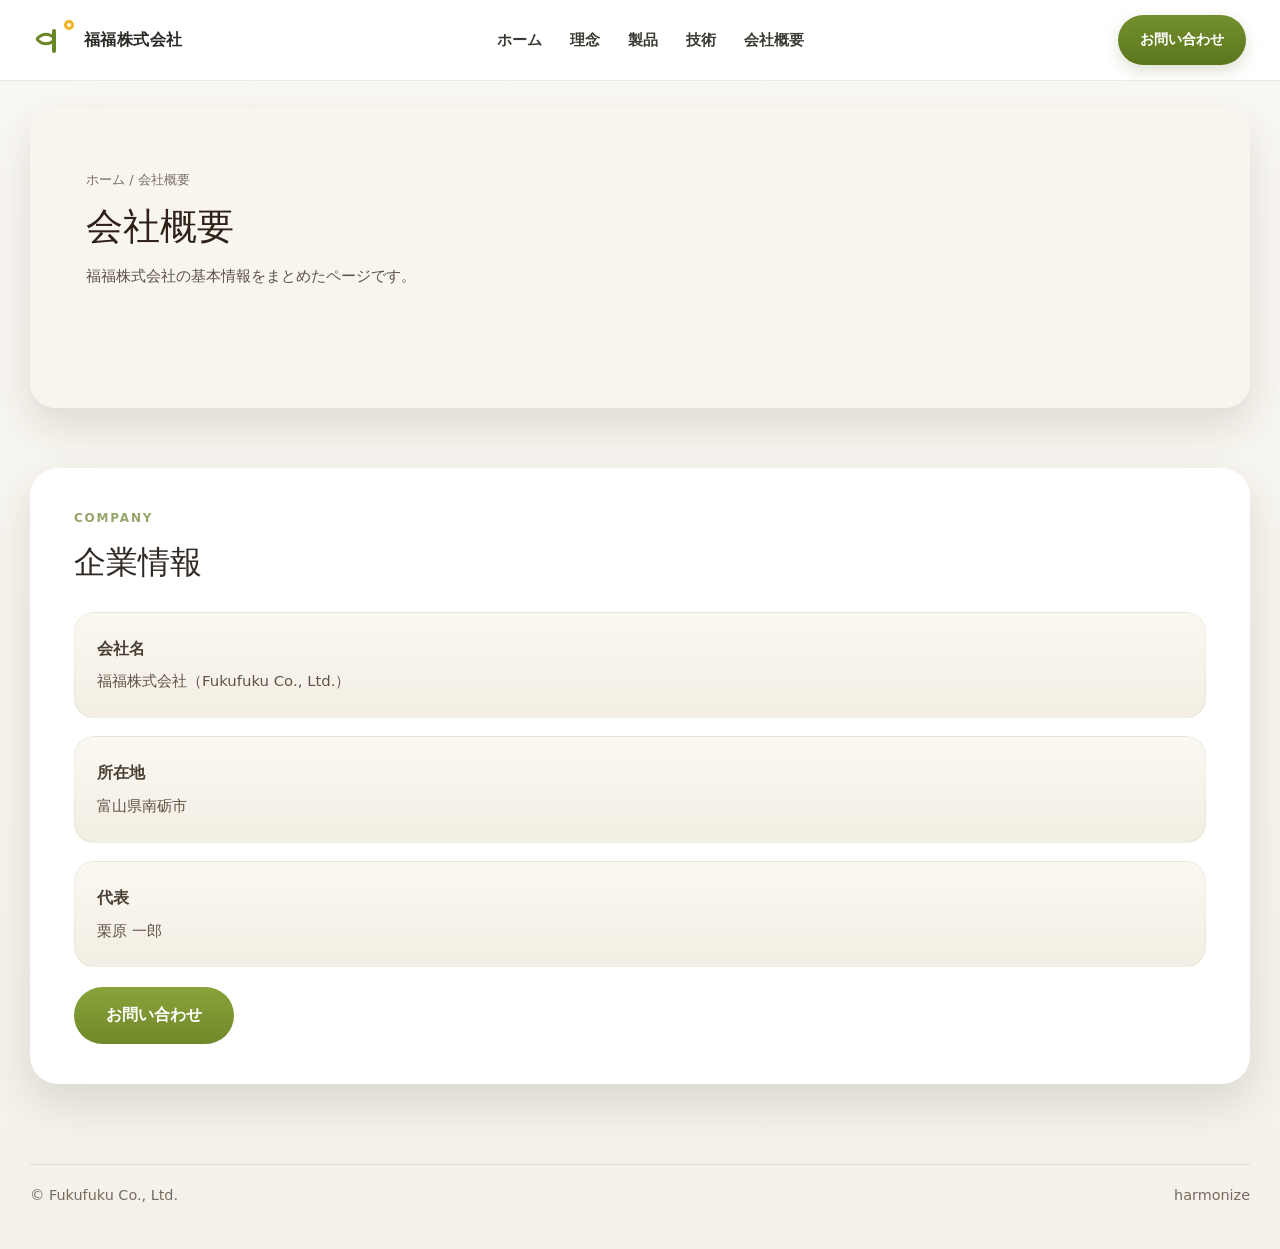
==== commit 315cfb6f: "fix: remove brand concept and main products from company page" ====
--- a/company.html
+++ b/company.html
@@ -71,16 +71,8 @@
           <p>富山県南砺市</p>
         </div>
         <div class="company-card">
-          <h3>ブランドコンセプト</h3>
-          <p></p>
-        </div>
-        <div class="company-card">
           <h3>代表</h3>
           <p>栗原 一郎</p>
-        </div>
-        <div class="company-card">
-          <h3>主要製品</h3>
-          <p></p>
         </div>
       </div>
       <div class="section-cta">
--- a/assets/styles.css
+++ b/assets/styles.css
@@ -423,16 +423,14 @@
   gap:10px;
 }
 .info-card{
-  background:rgba(255,255,255,.92);
-  border:1px solid rgba(255,255,255,.88);
-  backdrop-filter:blur(8px);
-  -webkit-backdrop-filter:blur(8px);
+  background:#ffffff;
+  border:1px solid rgba(0,0,0,.08);
   border-radius:16px;
   padding:16px 18px;
   display:flex;
   align-items:flex-start;
   gap:14px;
-  box-shadow:var(--shadow-soft);
+  box-shadow:0 2px 12px rgba(0,0,0,.10);
 }
 .info-card__icon{
   width:44px;
@@ -459,13 +457,13 @@
   margin:0 0 3px;
   font-size:.95rem;
   font-weight:700;
-  color:#4f4034;
+  color:#1a1a1a;
 }
 .info-card p{
   margin:0;
   font-size:.82rem;
   line-height:1.55;
-  color:#67574d;
+  color:#333333;
 }
 
 /* ── Lower grid (news + message) ── */
@@ -567,8 +565,23 @@
   background-size:cover;
   background-position:center;
 }
-.product-image.wear{background-image:url('https://fukufuku-co.jp/img/long1.jpg')}
 .product-image.haramaki{background-image:url('https://fukufuku-co.jp/img/short3.jpg')}
+.product-image.haramaki2{background-image:url('https://fukufuku-co.jp/img/long1.jpg')}
+.product-image-gallery{display:flex;flex-direction:column;gap:4px}
+.product-image-gallery .product-image{aspect-ratio:16/9}
+.product-image--coming-soon{background:#f0f0f0;display:flex;align-items:center;justify-content:center;aspect-ratio:16/9;}
+.coming-soon-label{display:inline-block;padding:8px 24px;background:rgba(0,0,0,0.12);color:#555;border-radius:20px;font-size:1rem;letter-spacing:0.08em;}
+.product-card--coming-soon{opacity:0.7;}
+.product-carousel{position:relative;overflow:hidden;aspect-ratio:4/3;max-height:320px;}
+.product-carousel__slides{position:relative;width:100%;height:100%;}
+.product-carousel__slide{position:absolute;inset:0;background-size:cover;background-position:center;opacity:0;transition:opacity 0.5s ease;}
+.product-carousel__slide.active{opacity:1;}
+.product-carousel__slide.haramaki{background-image:url('https://fukufuku-co.jp/img/short3.jpg')}
+.product-carousel__slide.haramaki2{background-image:url('https://fukufuku-co.jp/img/long1.jpg')}
+.product-carousel__dots{position:absolute;bottom:10px;left:50%;transform:translateX(-50%);display:flex;gap:8px;}
+.product-carousel__dot{width:28px;height:28px;border-radius:50%;border:2px solid #fff;background:rgba(255,255,255,0.4);cursor:pointer;display:flex;align-items:center;justify-content:center;transition:background 0.2s;}
+.product-carousel__dot.active{background:rgba(255,255,255,0.95);}
+.product-carousel__dot.active::after{content:'✓';font-size:14px;color:#555;}
 .product-body{padding:20px 20px 22px}
 .chips{display:flex;flex-wrap:wrap;gap:6px;margin-bottom:10px}
 .chip{
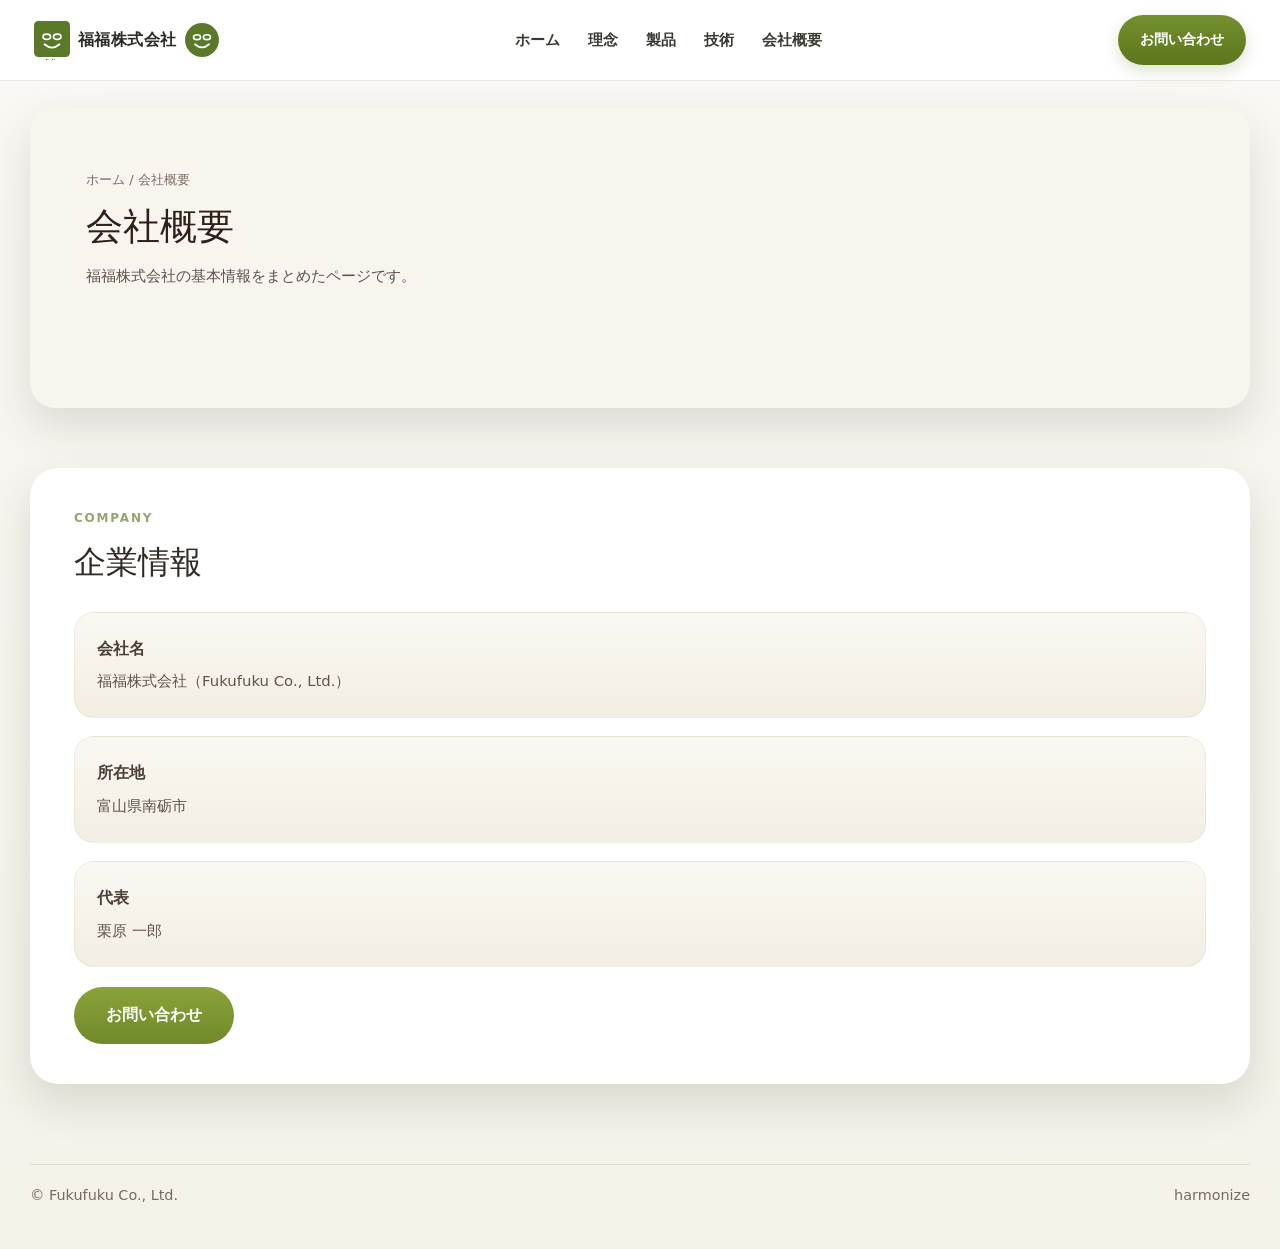
==== commit 6693485d: "feat: add square and circle FuKu logo to header brand on all pages" ====
--- a/company.html
+++ b/company.html
@@ -13,7 +13,7 @@
 </button>
 <div class="mobile-nav" id="mobileNav">
   <div class="mobile-nav__header">
-    <span class="brand__title">福福株式会社</span>
+    <span class="fuku-logo-sq"><svg viewBox="0 0 48 48" width="34" height="34" xmlns="http://www.w3.org/2000/svg"><rect width="48" height="48" rx="6" fill="#5a7a2a"/><ellipse cx="17" cy="20" rx="5" ry="3.5" fill="none" stroke="#fff" stroke-width="2.2" stroke-linecap="round"/><ellipse cx="31" cy="20" rx="5" ry="3.5" fill="none" stroke="#fff" stroke-width="2.2" stroke-linecap="round"/><path d="M14 30 Q24 39 34 30" fill="none" stroke="#fff" stroke-width="2.4" stroke-linecap="round"/></svg></span><span class="brand__title">福福株式会社</span><span class="fuku-logo-circle"><svg viewBox="0 0 48 48" width="34" height="34" xmlns="http://www.w3.org/2000/svg"><circle cx="24" cy="24" r="24" fill="#5a7a2a"/><ellipse cx="17" cy="20" rx="5" ry="3.5" fill="none" stroke="#fff" stroke-width="2.2" stroke-linecap="round"/><ellipse cx="31" cy="20" rx="5" ry="3.5" fill="none" stroke="#fff" stroke-width="2.2" stroke-linecap="round"/><path d="M14 30 Q24 39 34 30" fill="none" stroke="#fff" stroke-width="2.4" stroke-linecap="round"/></svg></span>
     <button class="mobile-nav__close" id="menuClose">&times;</button>
   </div>
   <nav class="mobile-nav__links">
@@ -30,8 +30,9 @@
 <header class="header">
   <div class="container header__inner">
     <a class="brand" href="index.html">
-      <span class="logo"><span class="stem"></span><span class="petal"></span><span class="dot"></span></span>
+      <span class="fuku-logo-sq"><svg viewBox="0 0 48 52" width="36" height="39" xmlns="http://www.w3.org/2000/svg"><rect width="48" height="48" rx="6" fill="#5a7a2a"/><ellipse cx="17" cy="21" rx="5" ry="3.5" fill="none" stroke="#fff" stroke-width="2.2" stroke-linecap="round"/><ellipse cx="31" cy="21" rx="5" ry="3.5" fill="none" stroke="#fff" stroke-width="2.2" stroke-linecap="round"/><path d="M14 31 Q24 40 34 31" fill="none" stroke="#fff" stroke-width="2.4" stroke-linecap="round"/><text x="24" y="56" text-anchor="middle" font-size="7" fill="#3a5a1a" font-family="serif" font-weight="700">FuKu</text></svg></span>
       <span class="brand__title">福福株式会社</span>
+      <span class="fuku-logo-circle"><svg viewBox="0 0 48 48" width="34" height="34" xmlns="http://www.w3.org/2000/svg"><circle cx="24" cy="24" r="24" fill="#5a7a2a"/><ellipse cx="17" cy="20" rx="5" ry="3.5" fill="none" stroke="#fff" stroke-width="2.2" stroke-linecap="round"/><ellipse cx="31" cy="20" rx="5" ry="3.5" fill="none" stroke="#fff" stroke-width="2.2" stroke-linecap="round"/><path d="M14 30 Q24 39 34 30" fill="none" stroke="#fff" stroke-width="2.4" stroke-linecap="round"/></svg></span>
     </a>
     <nav class="nav">
       <a href="index.html">ホーム</a>
--- a/assets/styles.css
+++ b/assets/styles.css
@@ -61,7 +61,9 @@
 }
 
 /* Brand */
-.brand{display:flex;align-items:center;gap:10px}
+.brand{display:flex;align-items:center;gap:8px}
+.fuku-logo-sq,.fuku-logo-circle{display:flex;align-items:center;flex-shrink:0;}
+.fuku-logo-sq svg,.fuku-logo-circle svg{display:block;}
 .logo{
   position:relative;
   width:40px;
@@ -326,15 +328,16 @@
   filter:saturate(1.05) brightness(1.02);
 }
 .hero-visual::after{
-  content:\"\";
+  content:"";
   position:absolute;
   inset:0;
   background:linear-gradient(90deg,
-    rgba(248,245,238,.97) 0%,
-    rgba(248,245,238,.93) 18%,
-    rgba(248,245,238,.70) 34%,
-    rgba(248,245,238,.28) 52%,
-    transparent 70%
+    rgba(248,245,238,.99) 0%,
+    rgba(248,245,238,.97) 18%,
+    rgba(248,245,238,.88) 34%,
+    rgba(248,245,238,.60) 52%,
+    rgba(248,245,238,.30) 70%,
+    transparent 85%
   );
 }
 .hero-still{
@@ -431,6 +434,8 @@
   align-items:flex-start;
   gap:14px;
   box-shadow:0 2px 12px rgba(0,0,0,.10);
+  position:relative;
+  z-index:10;
 }
 .info-card__icon{
   width:44px;
@@ -907,10 +912,10 @@
     flex-direction:column;
     align-items:center;
     text-align:center;
-    padding:14px 12px;
-    gap:0;
-  }
-  .info-card__text{margin-top:8px}
+    padding:14px 12px 16px;
+    gap:6px;
+  }
+  .info-card__text{margin-top:0}
 
   .lower-grid{
     flex-direction:row;
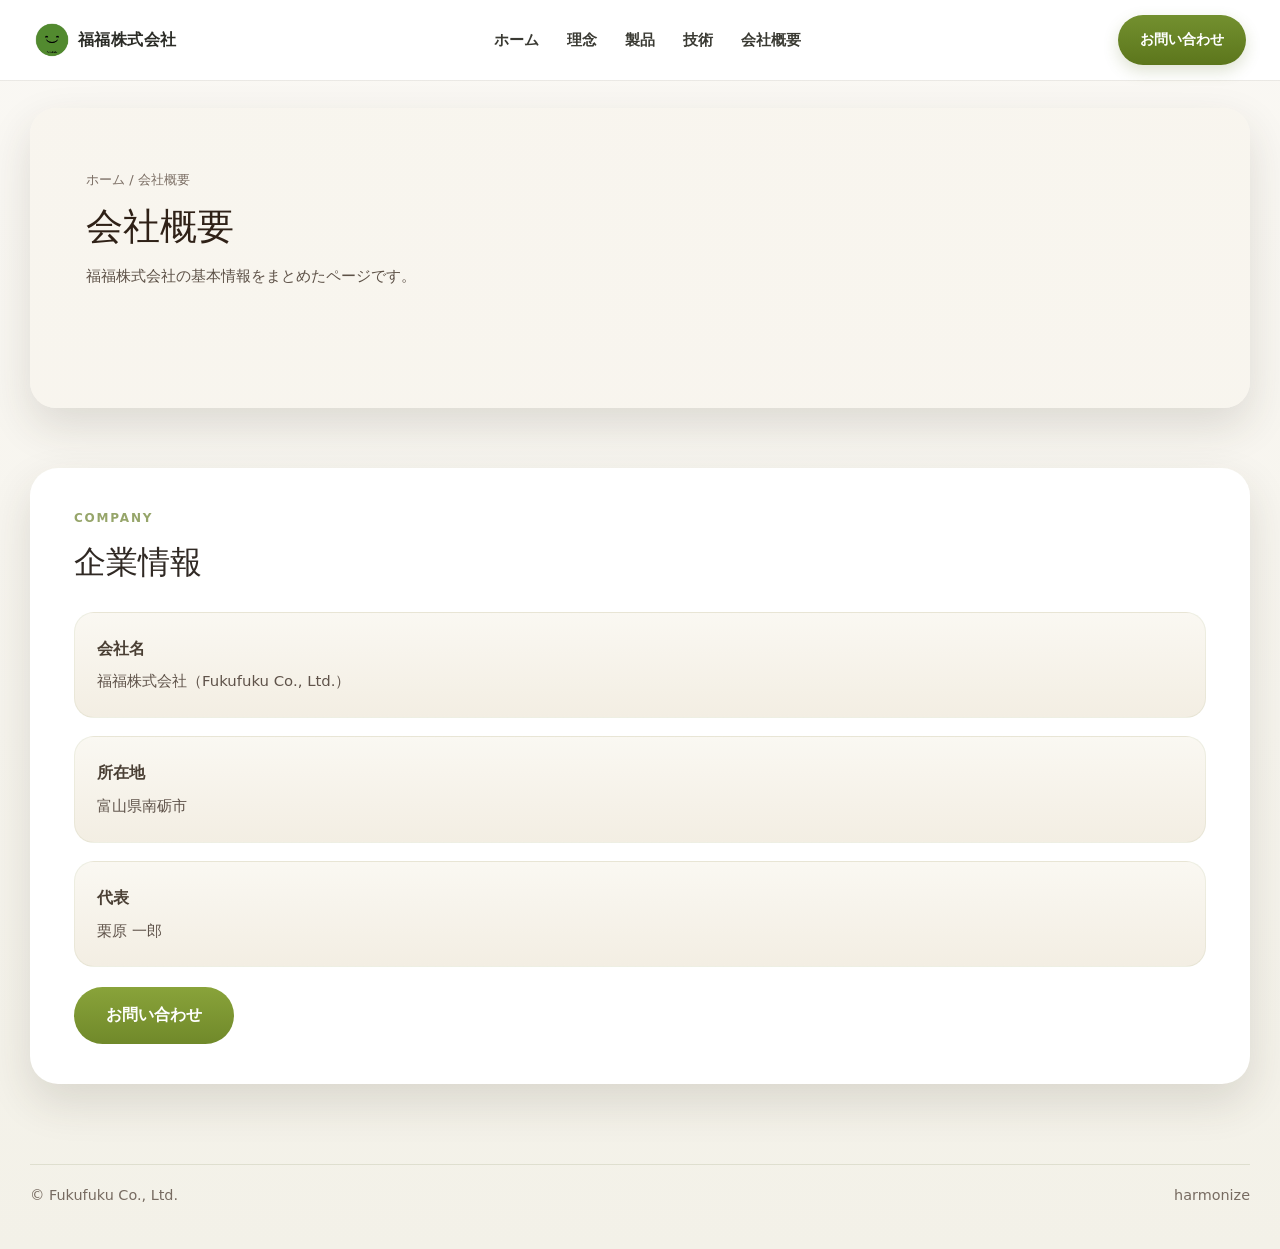
==== commit 00dd1b1b: "feat: replace logo with FuKu FuKu circle image on all pages, left side only" ====
--- a/company.html
+++ b/company.html
@@ -13,7 +13,8 @@
 </button>
 <div class="mobile-nav" id="mobileNav">
   <div class="mobile-nav__header">
-    <span class="fuku-logo-sq"><svg viewBox="0 0 48 48" width="34" height="34" xmlns="http://www.w3.org/2000/svg"><rect width="48" height="48" rx="6" fill="#5a7a2a"/><ellipse cx="17" cy="20" rx="5" ry="3.5" fill="none" stroke="#fff" stroke-width="2.2" stroke-linecap="round"/><ellipse cx="31" cy="20" rx="5" ry="3.5" fill="none" stroke="#fff" stroke-width="2.2" stroke-linecap="round"/><path d="M14 30 Q24 39 34 30" fill="none" stroke="#fff" stroke-width="2.4" stroke-linecap="round"/></svg></span><span class="brand__title">福福株式会社</span><span class="fuku-logo-circle"><svg viewBox="0 0 48 48" width="34" height="34" xmlns="http://www.w3.org/2000/svg"><circle cx="24" cy="24" r="24" fill="#5a7a2a"/><ellipse cx="17" cy="20" rx="5" ry="3.5" fill="none" stroke="#fff" stroke-width="2.2" stroke-linecap="round"/><ellipse cx="31" cy="20" rx="5" ry="3.5" fill="none" stroke="#fff" stroke-width="2.2" stroke-linecap="round"/><path d="M14 30 Q24 39 34 30" fill="none" stroke="#fff" stroke-width="2.4" stroke-linecap="round"/></svg></span>
+    <img src="img/fuku-logo.png" alt="FuKu FuKu" class="fuku-logo-img">
+      <span class="brand__title">福福株式会社</span>
     <button class="mobile-nav__close" id="menuClose">&times;</button>
   </div>
   <nav class="mobile-nav__links">
@@ -30,9 +31,8 @@
 <header class="header">
   <div class="container header__inner">
     <a class="brand" href="index.html">
-      <span class="fuku-logo-sq"><svg viewBox="0 0 48 52" width="36" height="39" xmlns="http://www.w3.org/2000/svg"><rect width="48" height="48" rx="6" fill="#5a7a2a"/><ellipse cx="17" cy="21" rx="5" ry="3.5" fill="none" stroke="#fff" stroke-width="2.2" stroke-linecap="round"/><ellipse cx="31" cy="21" rx="5" ry="3.5" fill="none" stroke="#fff" stroke-width="2.2" stroke-linecap="round"/><path d="M14 31 Q24 40 34 31" fill="none" stroke="#fff" stroke-width="2.4" stroke-linecap="round"/><text x="24" y="56" text-anchor="middle" font-size="7" fill="#3a5a1a" font-family="serif" font-weight="700">FuKu</text></svg></span>
+      <img src="img/fuku-logo.png" alt="FuKu FuKu" class="fuku-logo-img">
       <span class="brand__title">福福株式会社</span>
-      <span class="fuku-logo-circle"><svg viewBox="0 0 48 48" width="34" height="34" xmlns="http://www.w3.org/2000/svg"><circle cx="24" cy="24" r="24" fill="#5a7a2a"/><ellipse cx="17" cy="20" rx="5" ry="3.5" fill="none" stroke="#fff" stroke-width="2.2" stroke-linecap="round"/><ellipse cx="31" cy="20" rx="5" ry="3.5" fill="none" stroke="#fff" stroke-width="2.2" stroke-linecap="round"/><path d="M14 30 Q24 39 34 30" fill="none" stroke="#fff" stroke-width="2.4" stroke-linecap="round"/></svg></span>
     </a>
     <nav class="nav">
       <a href="index.html">ホーム</a>
--- a/assets/styles.css
+++ b/assets/styles.css
@@ -62,8 +62,8 @@
 
 /* Brand */
 .brand{display:flex;align-items:center;gap:8px}
-.fuku-logo-sq,.fuku-logo-circle{display:flex;align-items:center;flex-shrink:0;}
-.fuku-logo-sq svg,.fuku-logo-circle svg{display:block;}
+.fuku-logo-sq,.fuku-logo-circle{display:none;}
+.fuku-logo-img{width:36px;height:36px;border-radius:50%;object-fit:cover;flex-shrink:0;display:block;}
 .logo{
   position:relative;
   width:40px;
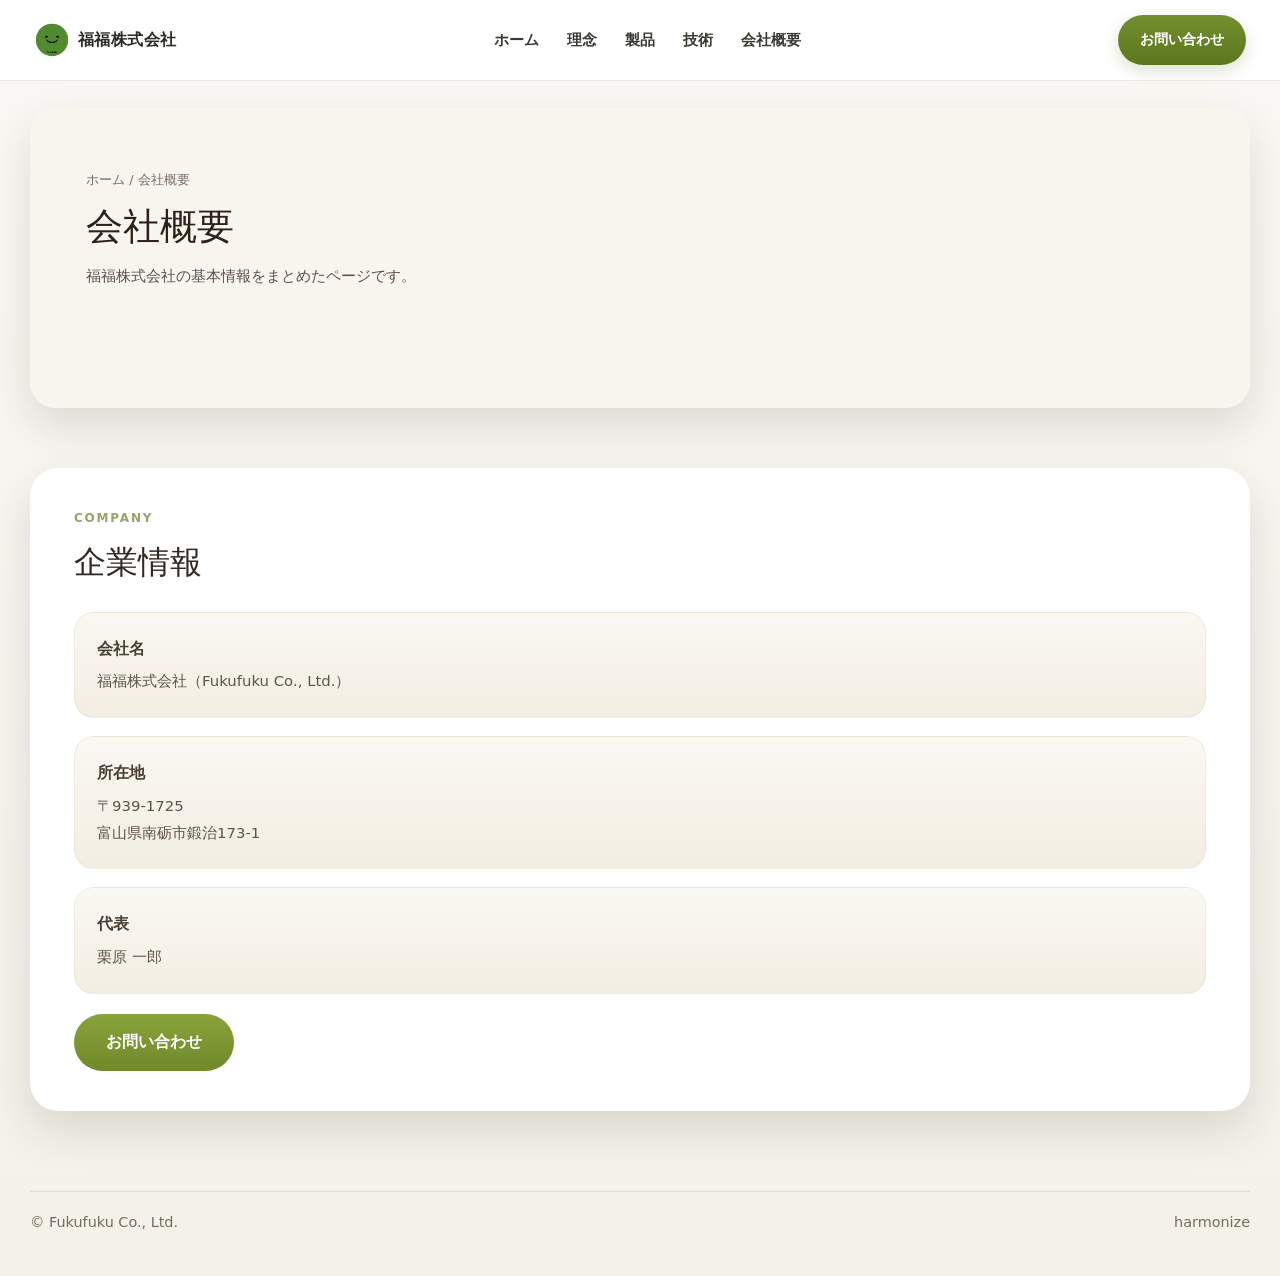
==== commit da942801: "fix: update company address to full postal address" ====
--- a/company.html
+++ b/company.html
@@ -69,7 +69,7 @@
         </div>
         <div class="company-card">
           <h3>所在地</h3>
-          <p>富山県南砺市</p>
+          <p>〒939-1725<br>富山県南砺市鍛治173-1</p>
         </div>
         <div class="company-card">
           <h3>代表</h3>
